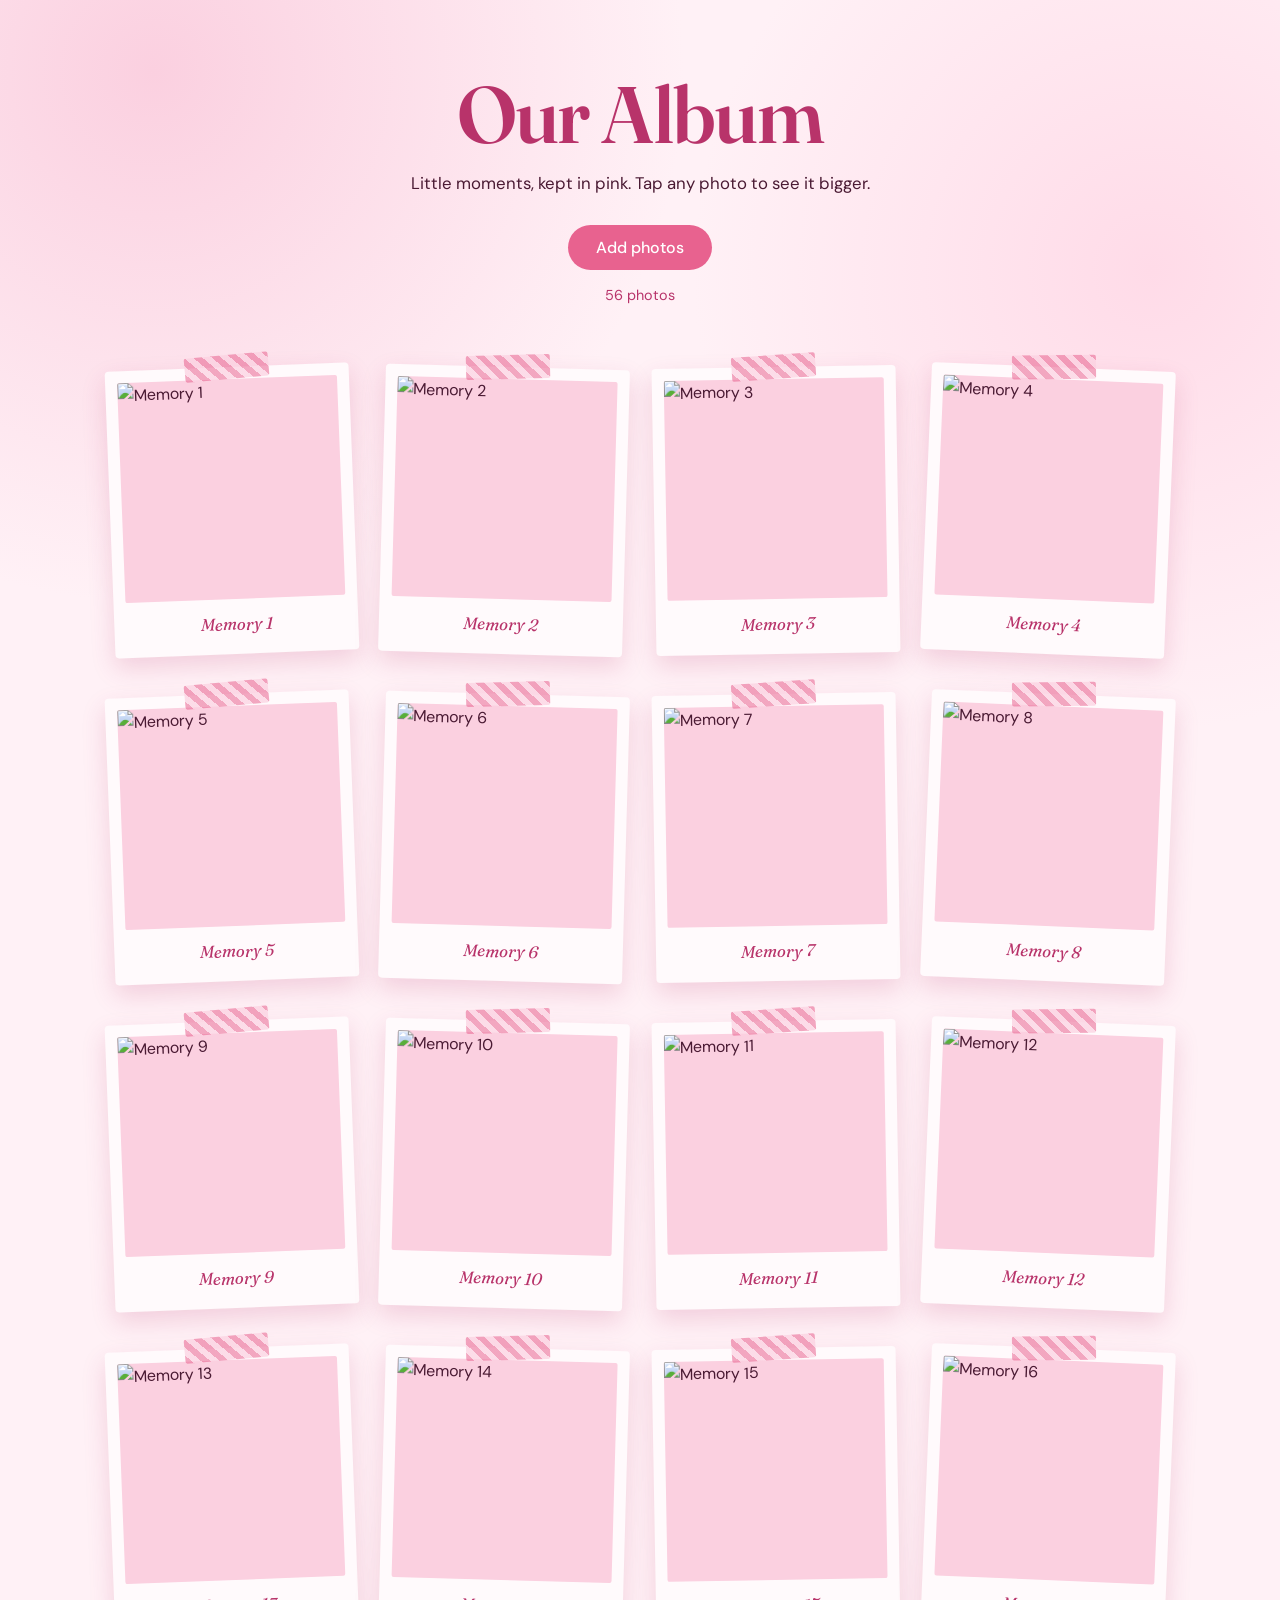
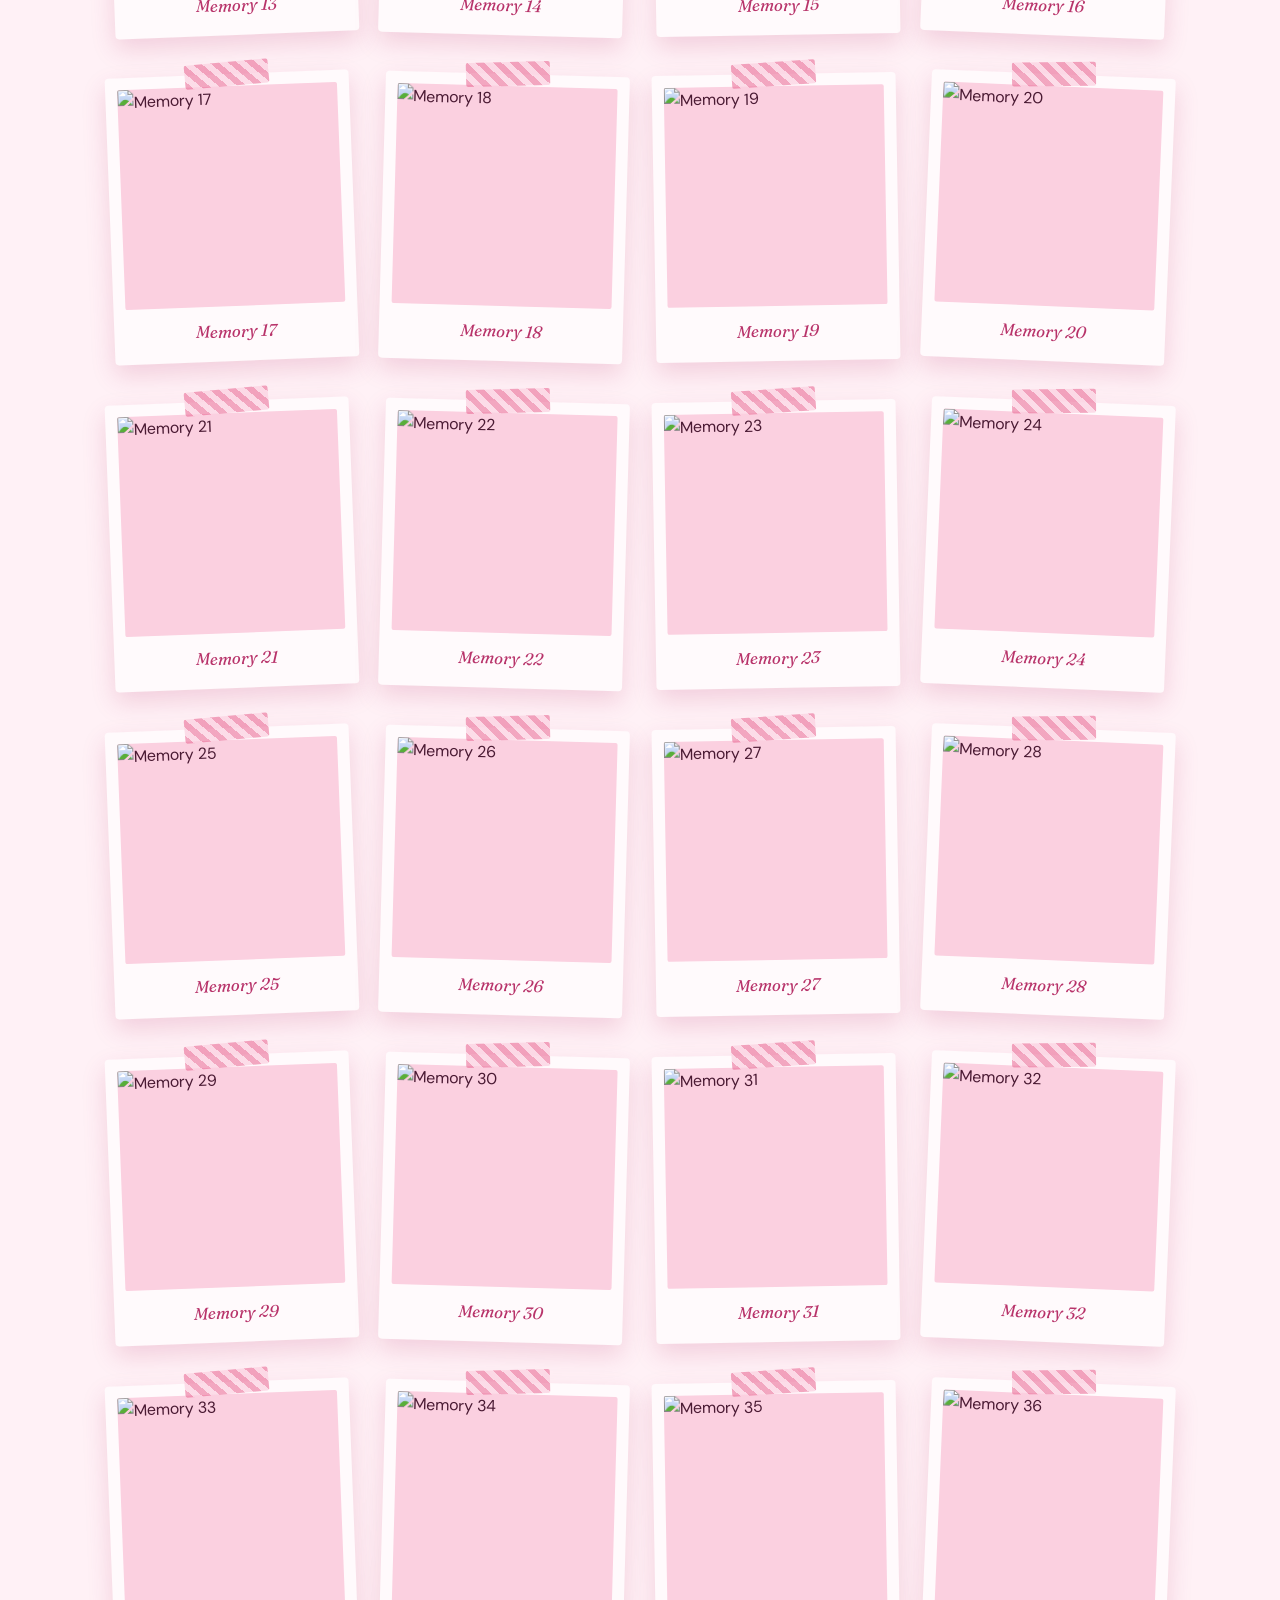
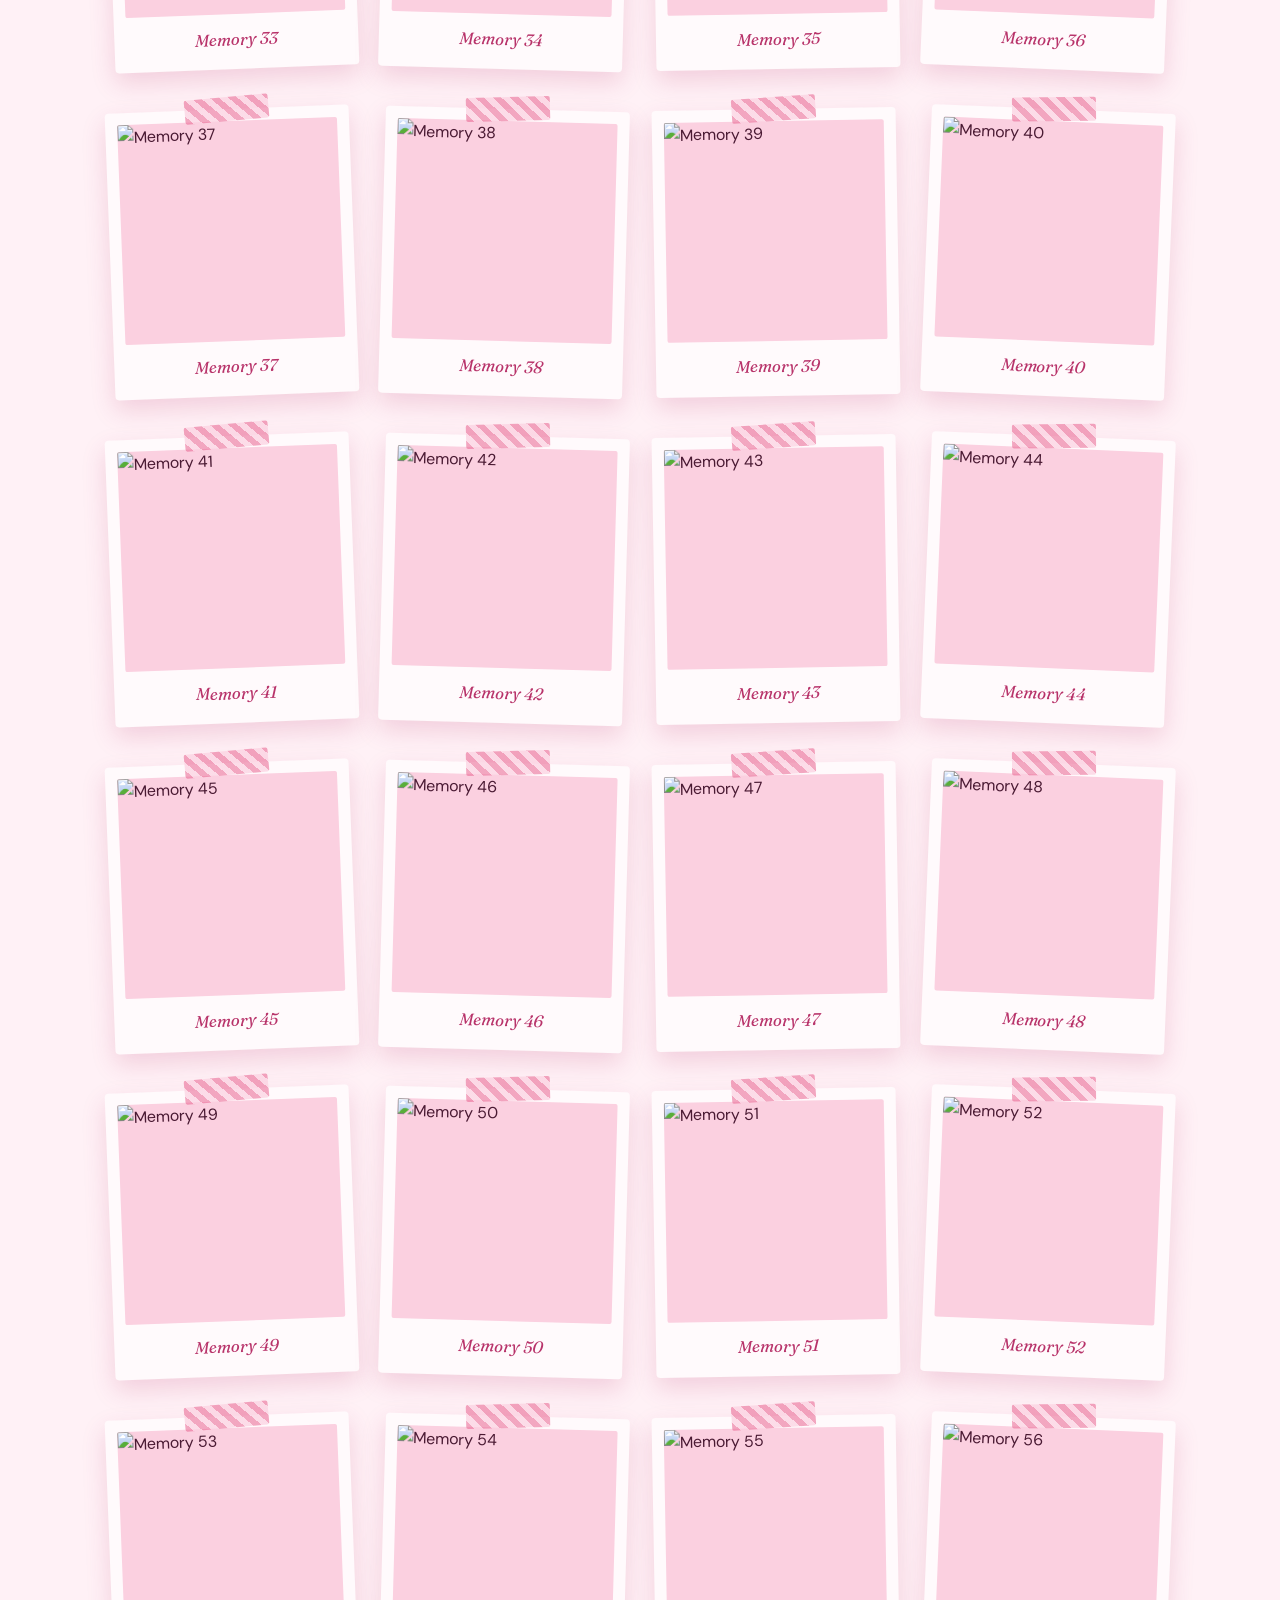
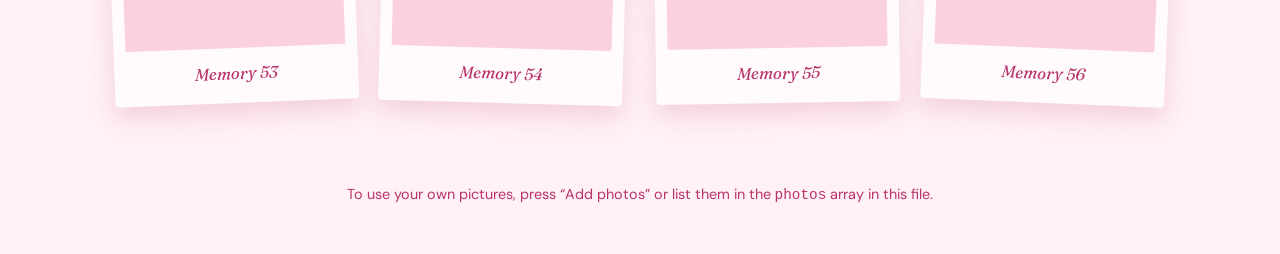
==== album.html @ 0d659088 "Add files via upload" ====
<!DOCTYPE html>
<html lang="en">
<head>
<meta charset="UTF-8">
<meta name="viewport" content="width=device-width, initial-scale=1">
<title>My Photo Album</title>
<link rel="preconnect" href="https://fonts.googleapis.com">
<link rel="preconnect" href="https://fonts.gstatic.com" crossorigin>
<link href="https://fonts.googleapis.com/css2?family=Fraunces:ital,wght@0,600;1,500&family=DM+Sans:wght@400;500&display=swap" rel="stylesheet">
<style>
:root{
  --blush:#fff1f6; --petal:#fbd0e0; --rose:#e8628f; --berry:#b8336a; --plum:#4a1a33; --paper:#fffafc;
  --display:'Fraunces',Georgia,serif; --body:'DM Sans',system-ui,sans-serif;
}
*{box-sizing:border-box;margin:0}
body{
  font-family:var(--body); color:var(--plum); line-height:1.6;
  background:
    radial-gradient(circle at 12% 8%, var(--petal) 0, transparent 38%),
    radial-gradient(circle at 90% 30%, #ffdbe8 0, transparent 35%),
    var(--blush);
  background-attachment:fixed; min-height:100vh;
}
header{text-align:center; padding:72px 20px 36px}
h1{font-family:var(--display); font-weight:600; font-size:clamp(2.6rem,8vw,5rem); line-height:1.05; color:var(--berry); letter-spacing:-.02em}
header p{margin:14px auto 28px; max-width:44ch; font-size:1.05rem}
.btn{
  font:500 1rem var(--body); cursor:pointer; border:0; border-radius:999px;
  padding:12px 28px; background:var(--rose); color:#fff; transition:background .2s, transform .15s;
}
.btn:hover{background:var(--berry)} .btn:active{transform:scale(.97)}
:focus-visible{outline:3px solid var(--berry); outline-offset:3px}
.count{margin-top:14px; font-size:.9rem; color:var(--berry)}

main{max-width:1100px; margin:0 auto; padding:24px 20px 80px}
.grid{display:grid; grid-template-columns:repeat(auto-fill,minmax(230px,1fr)); gap:40px 28px}
.card{
  position:relative; background:var(--paper); padding:12px 12px 16px; border:0; text-align:left; cursor:pointer;
  box-shadow:0 10px 24px rgba(184,51,106,.18); border-radius:4px; font:inherit; color:inherit;
  transform:rotate(var(--tilt,0deg)); transition:transform .25s, box-shadow .25s;
}
.card:nth-child(4n+1){--tilt:-2.2deg} .card:nth-child(4n+2){--tilt:1.6deg}
.card:nth-child(4n+3){--tilt:-1deg} .card:nth-child(4n){--tilt:2.4deg}
.card:hover{transform:rotate(0) translateY(-6px) scale(1.03); box-shadow:0 18px 34px rgba(184,51,106,.28); z-index:2}
.card::before{ /* washi tape */
  content:""; position:absolute; top:-12px; left:50%; width:84px; height:24px; margin-left:-42px;
  background:repeating-linear-gradient(45deg,rgba(232,98,143,.55) 0 6px,rgba(251,208,224,.7) 6px 12px);
  transform:rotate(-3deg); border-radius:2px;
}
.card .img{aspect-ratio:1/1; width:100%; border-radius:2px; overflow:hidden; display:grid; place-items:center; background:var(--petal)}
.card img{width:100%; height:100%; object-fit:cover; display:block}
.card .cap{display:block; margin-top:12px; font-family:var(--display); font-style:italic; font-size:1.05rem; text-align:center; color:var(--berry)}
.ph svg{width:46%; opacity:.9}

.lightbox{position:fixed; inset:0; background:rgba(74,26,51,.88); display:none; align-items:center; justify-content:center; flex-direction:column; padding:24px; z-index:10}
.lightbox.open{display:flex}
.lightbox figure{max-width:min(92vw,820px); text-align:center; background:var(--paper); padding:14px 14px 18px; border-radius:4px}
.lightbox .big{width:min(80vw,720px); max-height:70vh; aspect-ratio:1/1; display:grid; place-items:center; background:var(--petal); overflow:hidden}
.lightbox img{width:100%; height:100%; object-fit:contain}
.lightbox figcaption{margin-top:12px; font-family:var(--display); font-style:italic; font-size:1.25rem; color:var(--berry)}
.nav{position:absolute; top:50%; transform:translateY(-50%); width:48px; height:48px; border-radius:50%; border:0; background:var(--petal); color:var(--berry); font-size:1.5rem; cursor:pointer}
.nav:hover{background:#fff}
.prev{left:16px} .next{right:16px}
.close{position:absolute; top:16px; right:16px; width:44px; height:44px; border-radius:50%; border:0; background:var(--petal); color:var(--berry); font-size:1.4rem; cursor:pointer}
footer{text-align:center; padding:0 20px 48px; font-size:.9rem; color:var(--berry)}
@media (prefers-reduced-motion:reduce){*{transition:none!important}}
</style>
</head>
<body>
<header>
  <h1>Our Album</h1>
  <p>Little moments, kept in pink. Tap any photo to see it bigger.</p>
  <button class="btn" id="addBtn">Add photos</button>
  <input type="file" id="file" accept="image/*" multiple hidden>
  <div class="count" id="count"></div>
</header>

<main><div class="grid" id="grid"></div></main>
<footer>To use your own pictures, press “Add photos” or list them in the <code>photos</code> array in this file.</footer>

<div class="lightbox" id="lb" role="dialog" aria-modal="true" aria-label="Photo viewer">
  <button class="close" id="close" aria-label="Close">×</button>
  <button class="nav prev" id="prev" aria-label="Previous photo">‹</button>
  <figure><div class="big" id="big"></div><figcaption id="lbCap"></figcaption></figure>
  <button class="nav next" id="next" aria-label="Next photo">›</button>
</div>

<script>
/* Put your own photos here: { src: "images/pic1.jpg", caption: "Beach day" } */
const photos = [
  { src: "images/1 (1).jpeg", caption: "Memory 1" },
  { src: "images/1 (1).jpg", caption: "Memory 2" },
  { src: "images/1 (2).jpeg", caption: "Memory 3" },
  { src: "images/1 (2).jpg", caption: "Memory 4" },
  { src: "images/1 (3).jpeg", caption: "Memory 5" },
  { src: "images/1 (3).jpg", caption: "Memory 6" },
  { src: "images/1 (4).jpeg", caption: "Memory 7" },
  { src: "images/1 (4).jpg", caption: "Memory 8" },
  { src: "images/1 (5).jpeg", caption: "Memory 9" },
  { src: "images/1 (5).jpg", caption: "Memory 10" },
  { src: "images/1 (6).jpeg", caption: "Memory 11" },
  { src: "images/1 (6).jpg", caption: "Memory 12" },
  { src: "images/1 (7).jpeg", caption: "Memory 13" },
  { src: "images/1 (7).jpg", caption: "Memory 14" },
  { src: "images/1 (8).jpeg", caption: "Memory 15" },
  { src: "images/1 (8).jpg", caption: "Memory 16" },
  { src: "images/1 (9).jpeg", caption: "Memory 17" },
  { src: "images/1 (9).jpg", caption: "Memory 18" },
  { src: "images/1 (10).jpeg", caption: "Memory 19" },
  { src: "images/1 (10).jpg", caption: "Memory 20" },
  { src: "images/1 (11).jpeg", caption: "Memory 21" },
  { src: "images/1 (11).jpg", caption: "Memory 22" },
  { src: "images/1 (12).jpeg", caption: "Memory 23" },
  { src: "images/1 (12).jpg", caption: "Memory 24" },
  { src: "images/1 (13).jpg", caption: "Memory 25" },
  { src: "images/1 (14).jpg", caption: "Memory 26" },
  { src: "images/1 (15).jpg", caption: "Memory 27" },
  { src: "images/1 (16).jpg", caption: "Memory 28" },
  { src: "images/1 (17).jpg", caption: "Memory 29" },
  { src: "images/1 (18).jpg", caption: "Memory 30" },
  { src: "images/1 (19).jpg", caption: "Memory 31" },
  { src: "images/1 (20).jpg", caption: "Memory 32" },
  { src: "images/1 (21).jpg", caption: "Memory 33" },
  { src: "images/1 (22).jpg", caption: "Memory 34" },
  { src: "images/1 (23).jpg", caption: "Memory 35" },
  { src: "images/1 (24).jpg", caption: "Memory 36" },
  { src: "images/1 (25).jpg", caption: "Memory 37" },
  { src: "images/1 (26).jpg", caption: "Memory 38" },
  { src: "images/1 (27).jpg", caption: "Memory 39" },
  { src: "images/1 (28).jpg", caption: "Memory 40" },
  { src: "images/1 (29).jpg", caption: "Memory 41" },
  { src: "images/1 (30).jpg", caption: "Memory 42" },
  { src: "images/1 (31).jpg", caption: "Memory 43" },
  { src: "images/1 (32).jpg", caption: "Memory 44" },
  { src: "images/1 (33).jpg", caption: "Memory 45" },
  { src: "images/1 (34).jpg", caption: "Memory 46" },
  { src: "images/1 (35).jpg", caption: "Memory 47" },
  { src: "images/1 (36).jpg", caption: "Memory 48" },
  { src: "images/1 (37).jpg", caption: "Memory 49" },
  { src: "images/1 (38).jpg", caption: "Memory 50" },
  { src: "images/1 (39).jpg", caption: "Memory 51" },
  { src: "images/1 (40).jpg", caption: "Memory 52" },
  { src: "images/1 (41).jpg", caption: "Memory 53" },
  { src: "images/1 (42).jpg", caption: "Memory 54" },
  { src: "images/1 (43).jpg", caption: "Memory 55" },
  { src: "images/1 (44).jpg", caption: "Memory 56" }
];

const sampleCaptions = ["Sunday picnic","Golden hour","Best friends","Cherry blossoms","Birthday cake","Road trip","Rainy window","Sweet memories"];
const sampleColors = [["#f9a8c6","#ffe0ec"],["#ff8fb3","#ffd1e1"],["#f4b6d2","#fff0f6"],["#e87aa5","#fbd0e0"],
                      ["#ffb3cf","#ffe8f1"],["#f08ab0","#fcd5e4"],["#f7a1c2","#fff1f6"],["#e8628f","#fbc4d8"]];
const heart = '<svg viewBox="0 0 24 24" fill="#fff"><path d="M12 21s-7.5-4.6-9.6-9.3C.9 8.3 3 4.5 6.6 4.5c2 0 3.6 1.1 5.4 3.2 1.8-2.1 3.4-3.2 5.4-3.2 3.6 0 5.7 3.8 4.2 7.2C19.5 16.4 12 21 12 21z"/></svg>';

let items = photos.length ? [...photos] : sampleCaptions.map((c,i)=>({caption:c, ph:sampleColors[i]}));
let current = 0;
const grid = document.getElementById('grid');

function thumb(it, big){
  if(it.src) return `<img src="${it.src}" alt="${it.caption||'Photo'}">`;
  return `<div class="ph" style="width:100%;height:100%;display:grid;place-items:center;background:linear-gradient(135deg,${it.ph[0]},${it.ph[1]})">${heart}</div>`;
}
function render(){
  grid.innerHTML = '';
  items.forEach((it,i)=>{
    const b = document.createElement('button');
    b.className = 'card';
    b.setAttribute('aria-label', 'Open ' + (it.caption||'photo '+(i+1)));
    b.innerHTML = `<span class="img">${thumb(it)}</span><span class="cap">${it.caption||''}</span>`;
    b.onclick = () => openAt(i);
    grid.appendChild(b);
  });
  document.getElementById('count').textContent = items.length + (items.length===1?' photo':' photos');
}
const lb = document.getElementById('lb');
function openAt(i){
  current = (i + items.length) % items.length;
  const it = items[current];
  document.getElementById('big').innerHTML = thumb(it, true);
  document.getElementById('lbCap').textContent = it.caption || '';
  lb.classList.add('open');
  document.getElementById('close').focus();
}
const closeLb = () => lb.classList.remove('open');
document.getElementById('close').onclick = closeLb;
document.getElementById('prev').onclick = () => openAt(current-1);
document.getElementById('next').onclick = () => openAt(current+1);
lb.addEventListener('click', e => { if(e.target === lb) closeLb(); });
document.addEventListener('keydown', e => {
  if(!lb.classList.contains('open')) return;
  if(e.key==='Escape') closeLb();
  if(e.key==='ArrowLeft') openAt(current-1);
  if(e.key==='ArrowRight') openAt(current+1);
});

const fileInput = document.getElementById('file');
document.getElementById('addBtn').onclick = () => fileInput.click();
fileInput.onchange = () => {
  const added = [...fileInput.files].map(f => ({
    src: URL.createObjectURL(f),
    caption: f.name.replace(/\.[^.]+$/,'').replace(/[-_]+/g,' ')
  }));
  if(!photos.length && items.every(i=>i.ph)) items = [];  // replace samples on first upload
  items = items.concat(added);
  render();
};
render();
</script>
</body>
</html>
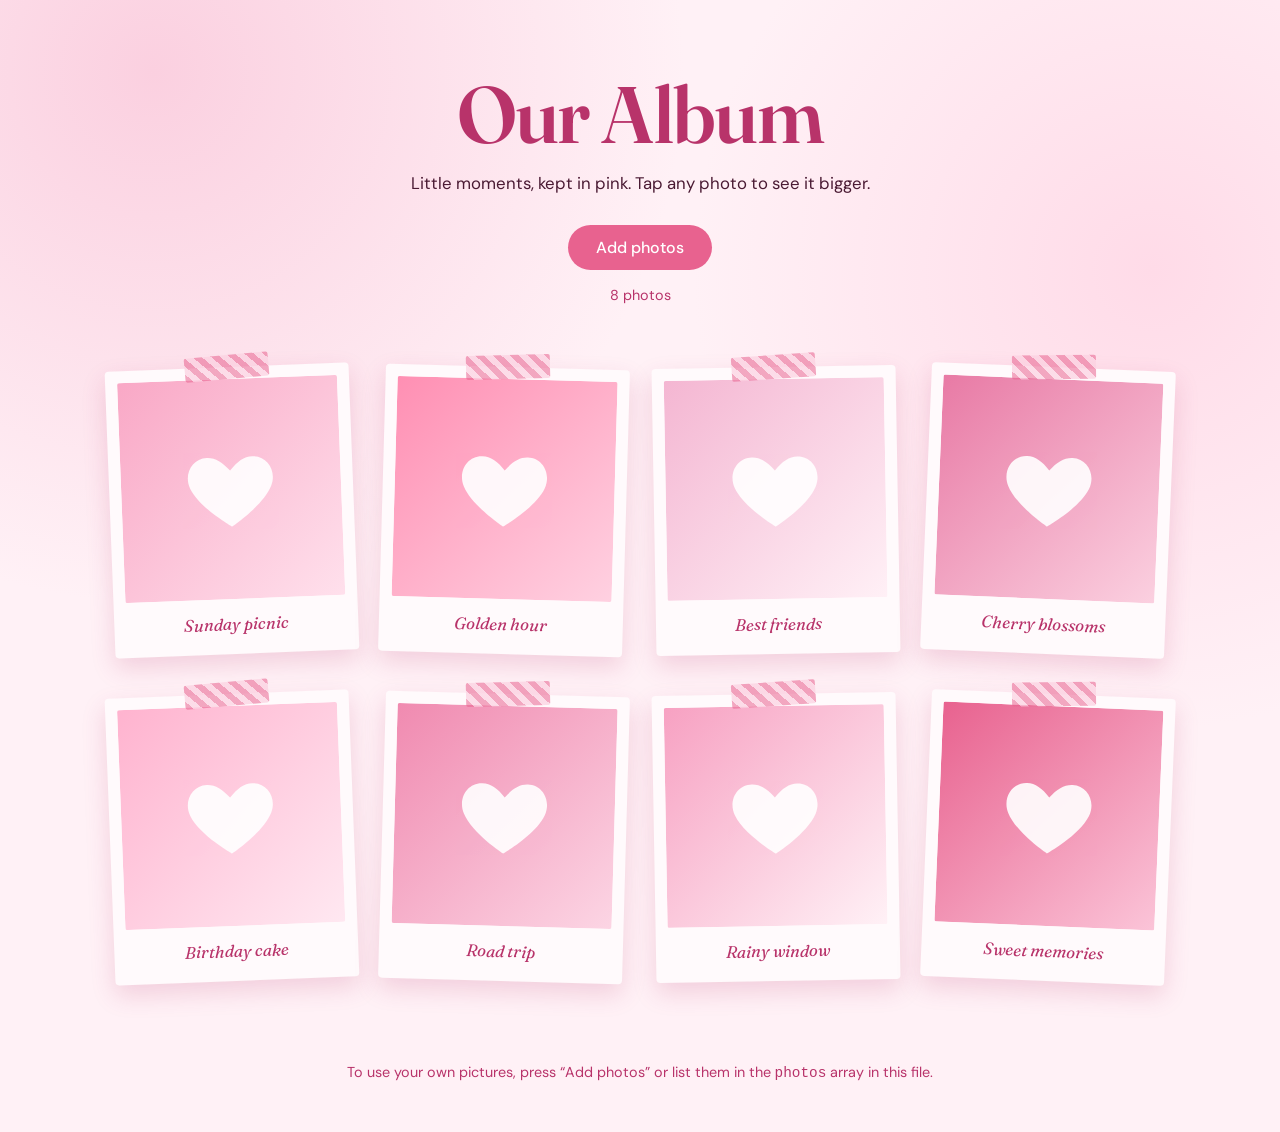
==== commit 7697957c: "Refactor album layout and image rendering Refactor CSS grid layout and image handling in album.html." ====
--- a/album.html
+++ b/album.html
@@ -33,7 +33,7 @@
 .count{margin-top:14px; font-size:.9rem; color:var(--berry)}
 
 main{max-width:1100px; margin:0 auto; padding:24px 20px 80px}
-.grid{display:grid; grid-template-columns:repeat(auto-fill,minmax(230px,1fr)); gap:40px 28px}
+.grid{display:grid; grid-template-columns:repeat(auto-fill,minmax(230px,1fr)); gap:40px 28px; align-items:start}
 .card{
   position:relative; background:var(--paper); padding:12px 12px 16px; border:0; text-align:left; cursor:pointer;
   box-shadow:0 10px 24px rgba(184,51,106,.18); border-radius:4px; font:inherit; color:inherit;
@@ -47,16 +47,18 @@
   background:repeating-linear-gradient(45deg,rgba(232,98,143,.55) 0 6px,rgba(251,208,224,.7) 6px 12px);
   transform:rotate(-3deg); border-radius:2px;
 }
-.card .img{aspect-ratio:1/1; width:100%; border-radius:2px; overflow:hidden; display:grid; place-items:center; background:var(--petal)}
-.card img{width:100%; height:100%; object-fit:cover; display:block}
+.card .img{width:100%; border-radius:2px; overflow:hidden; display:block; background:var(--petal)}
+.card img{width:100%; height:auto; display:block}
+.ph{width:100%; aspect-ratio:1/1; display:grid; place-items:center}
 .card .cap{display:block; margin-top:12px; font-family:var(--display); font-style:italic; font-size:1.05rem; text-align:center; color:var(--berry)}
 .ph svg{width:46%; opacity:.9}
 
 .lightbox{position:fixed; inset:0; background:rgba(74,26,51,.88); display:none; align-items:center; justify-content:center; flex-direction:column; padding:24px; z-index:10}
 .lightbox.open{display:flex}
 .lightbox figure{max-width:min(92vw,820px); text-align:center; background:var(--paper); padding:14px 14px 18px; border-radius:4px}
-.lightbox .big{width:min(80vw,720px); max-height:70vh; aspect-ratio:1/1; display:grid; place-items:center; background:var(--petal); overflow:hidden}
-.lightbox img{width:100%; height:100%; object-fit:contain}
+.lightbox .big{display:flex; justify-content:center; background:var(--petal)}
+.lightbox .big .ph{width:min(80vw,520px)}
+.lightbox img{display:block; max-width:min(86vw,780px); max-height:72vh; width:auto; height:auto}
 .lightbox figcaption{margin-top:12px; font-family:var(--display); font-style:italic; font-size:1.25rem; color:var(--berry)}
 .nav{position:absolute; top:50%; transform:translateY(-50%); width:48px; height:48px; border-radius:50%; border:0; background:var(--petal); color:var(--berry); font-size:1.5rem; cursor:pointer}
 .nav:hover{background:#fff}
@@ -87,64 +89,7 @@
 
 <script>
 /* Put your own photos here: { src: "images/pic1.jpg", caption: "Beach day" } */
-const photos = [
-  { src: "images/1 (1).jpeg", caption: "Memory 1" },
-  { src: "images/1 (1).jpg", caption: "Memory 2" },
-  { src: "images/1 (2).jpeg", caption: "Memory 3" },
-  { src: "images/1 (2).jpg", caption: "Memory 4" },
-  { src: "images/1 (3).jpeg", caption: "Memory 5" },
-  { src: "images/1 (3).jpg", caption: "Memory 6" },
-  { src: "images/1 (4).jpeg", caption: "Memory 7" },
-  { src: "images/1 (4).jpg", caption: "Memory 8" },
-  { src: "images/1 (5).jpeg", caption: "Memory 9" },
-  { src: "images/1 (5).jpg", caption: "Memory 10" },
-  { src: "images/1 (6).jpeg", caption: "Memory 11" },
-  { src: "images/1 (6).jpg", caption: "Memory 12" },
-  { src: "images/1 (7).jpeg", caption: "Memory 13" },
-  { src: "images/1 (7).jpg", caption: "Memory 14" },
-  { src: "images/1 (8).jpeg", caption: "Memory 15" },
-  { src: "images/1 (8).jpg", caption: "Memory 16" },
-  { src: "images/1 (9).jpeg", caption: "Memory 17" },
-  { src: "images/1 (9).jpg", caption: "Memory 18" },
-  { src: "images/1 (10).jpeg", caption: "Memory 19" },
-  { src: "images/1 (10).jpg", caption: "Memory 20" },
-  { src: "images/1 (11).jpeg", caption: "Memory 21" },
-  { src: "images/1 (11).jpg", caption: "Memory 22" },
-  { src: "images/1 (12).jpeg", caption: "Memory 23" },
-  { src: "images/1 (12).jpg", caption: "Memory 24" },
-  { src: "images/1 (13).jpg", caption: "Memory 25" },
-  { src: "images/1 (14).jpg", caption: "Memory 26" },
-  { src: "images/1 (15).jpg", caption: "Memory 27" },
-  { src: "images/1 (16).jpg", caption: "Memory 28" },
-  { src: "images/1 (17).jpg", caption: "Memory 29" },
-  { src: "images/1 (18).jpg", caption: "Memory 30" },
-  { src: "images/1 (19).jpg", caption: "Memory 31" },
-  { src: "images/1 (20).jpg", caption: "Memory 32" },
-  { src: "images/1 (21).jpg", caption: "Memory 33" },
-  { src: "images/1 (22).jpg", caption: "Memory 34" },
-  { src: "images/1 (23).jpg", caption: "Memory 35" },
-  { src: "images/1 (24).jpg", caption: "Memory 36" },
-  { src: "images/1 (25).jpg", caption: "Memory 37" },
-  { src: "images/1 (26).jpg", caption: "Memory 38" },
-  { src: "images/1 (27).jpg", caption: "Memory 39" },
-  { src: "images/1 (28).jpg", caption: "Memory 40" },
-  { src: "images/1 (29).jpg", caption: "Memory 41" },
-  { src: "images/1 (30).jpg", caption: "Memory 42" },
-  { src: "images/1 (31).jpg", caption: "Memory 43" },
-  { src: "images/1 (32).jpg", caption: "Memory 44" },
-  { src: "images/1 (33).jpg", caption: "Memory 45" },
-  { src: "images/1 (34).jpg", caption: "Memory 46" },
-  { src: "images/1 (35).jpg", caption: "Memory 47" },
-  { src: "images/1 (36).jpg", caption: "Memory 48" },
-  { src: "images/1 (37).jpg", caption: "Memory 49" },
-  { src: "images/1 (38).jpg", caption: "Memory 50" },
-  { src: "images/1 (39).jpg", caption: "Memory 51" },
-  { src: "images/1 (40).jpg", caption: "Memory 52" },
-  { src: "images/1 (41).jpg", caption: "Memory 53" },
-  { src: "images/1 (42).jpg", caption: "Memory 54" },
-  { src: "images/1 (43).jpg", caption: "Memory 55" },
-  { src: "images/1 (44).jpg", caption: "Memory 56" }
-];
+const photos = [];
 
 const sampleCaptions = ["Sunday picnic","Golden hour","Best friends","Cherry blossoms","Birthday cake","Road trip","Rainy window","Sweet memories"];
 const sampleColors = [["#f9a8c6","#ffe0ec"],["#ff8fb3","#ffd1e1"],["#f4b6d2","#fff0f6"],["#e87aa5","#fbd0e0"],
@@ -157,7 +102,7 @@
 
 function thumb(it, big){
   if(it.src) return `<img src="${it.src}" alt="${it.caption||'Photo'}">`;
-  return `<div class="ph" style="width:100%;height:100%;display:grid;place-items:center;background:linear-gradient(135deg,${it.ph[0]},${it.ph[1]})">${heart}</div>`;
+  return `<div class="ph" style="background:linear-gradient(135deg,${it.ph[0]},${it.ph[1]})">${heart}</div>`;
 }
 function render(){
   grid.innerHTML = '';
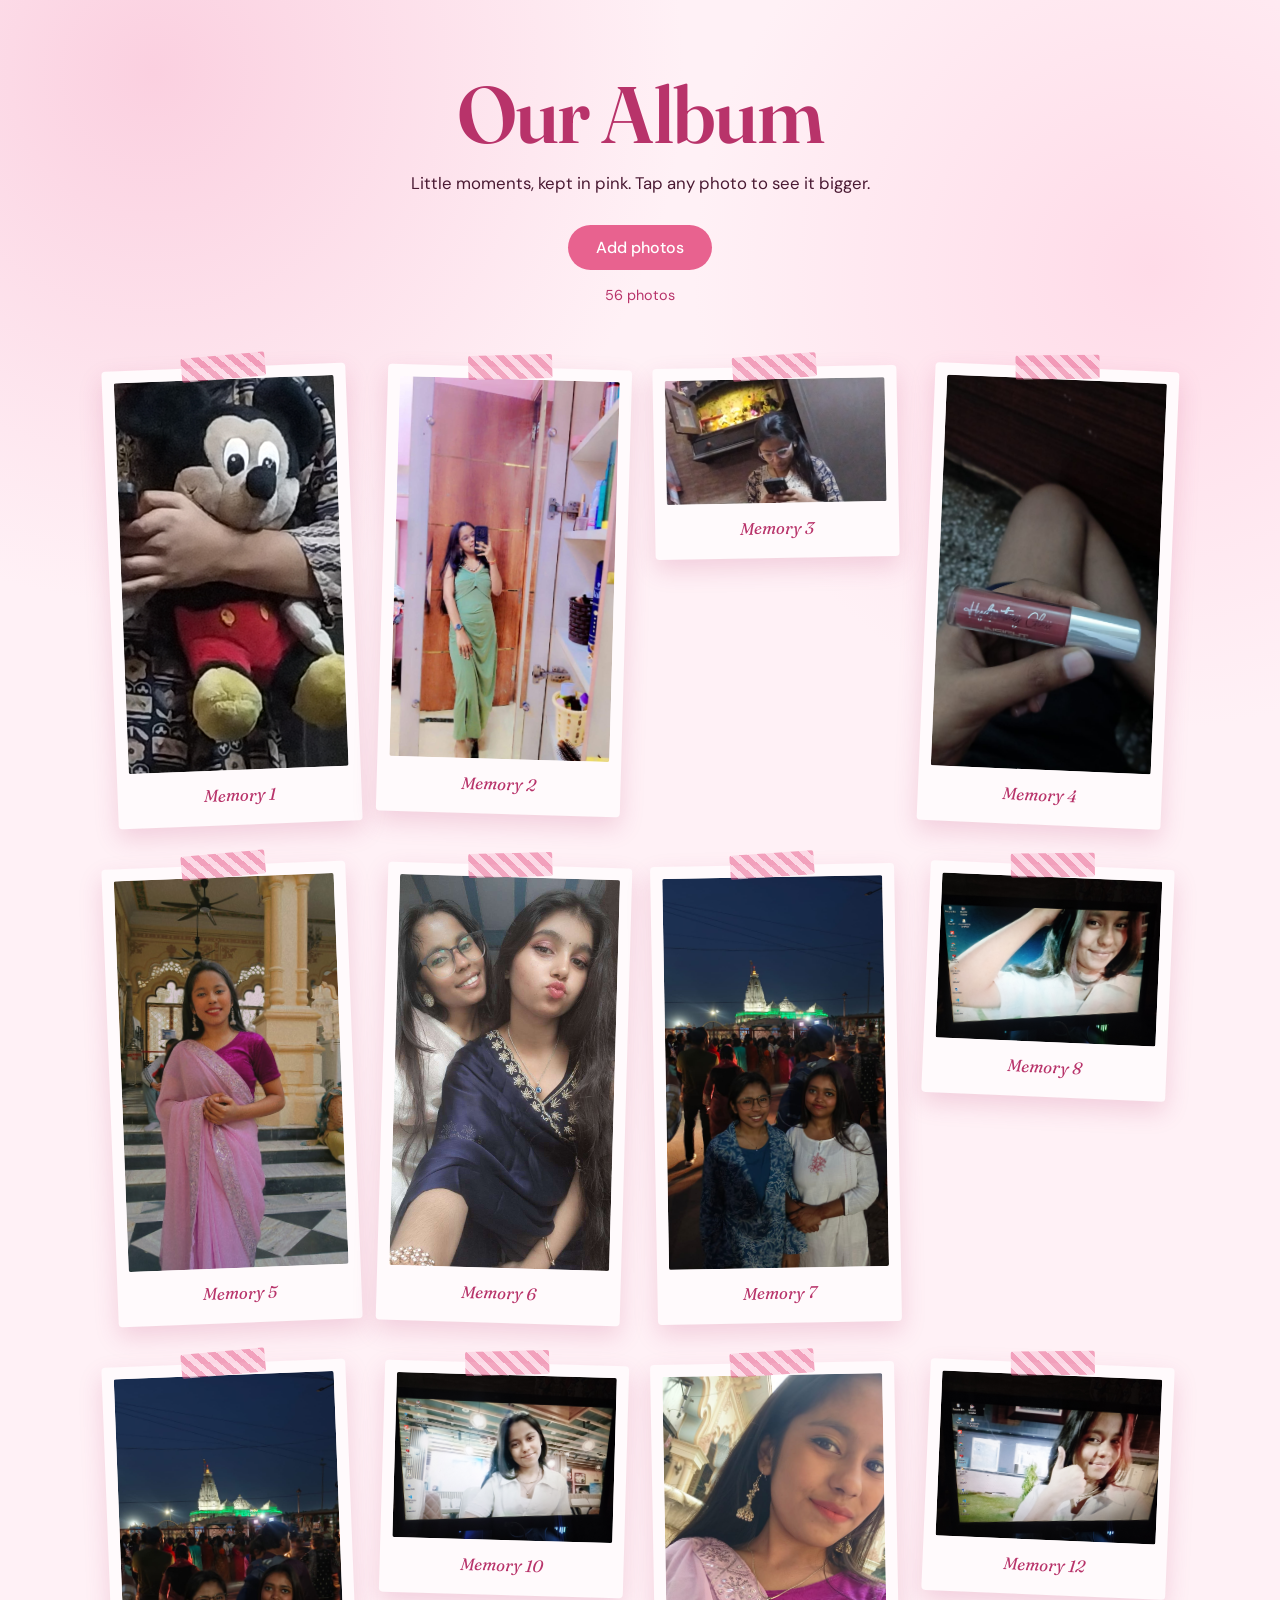
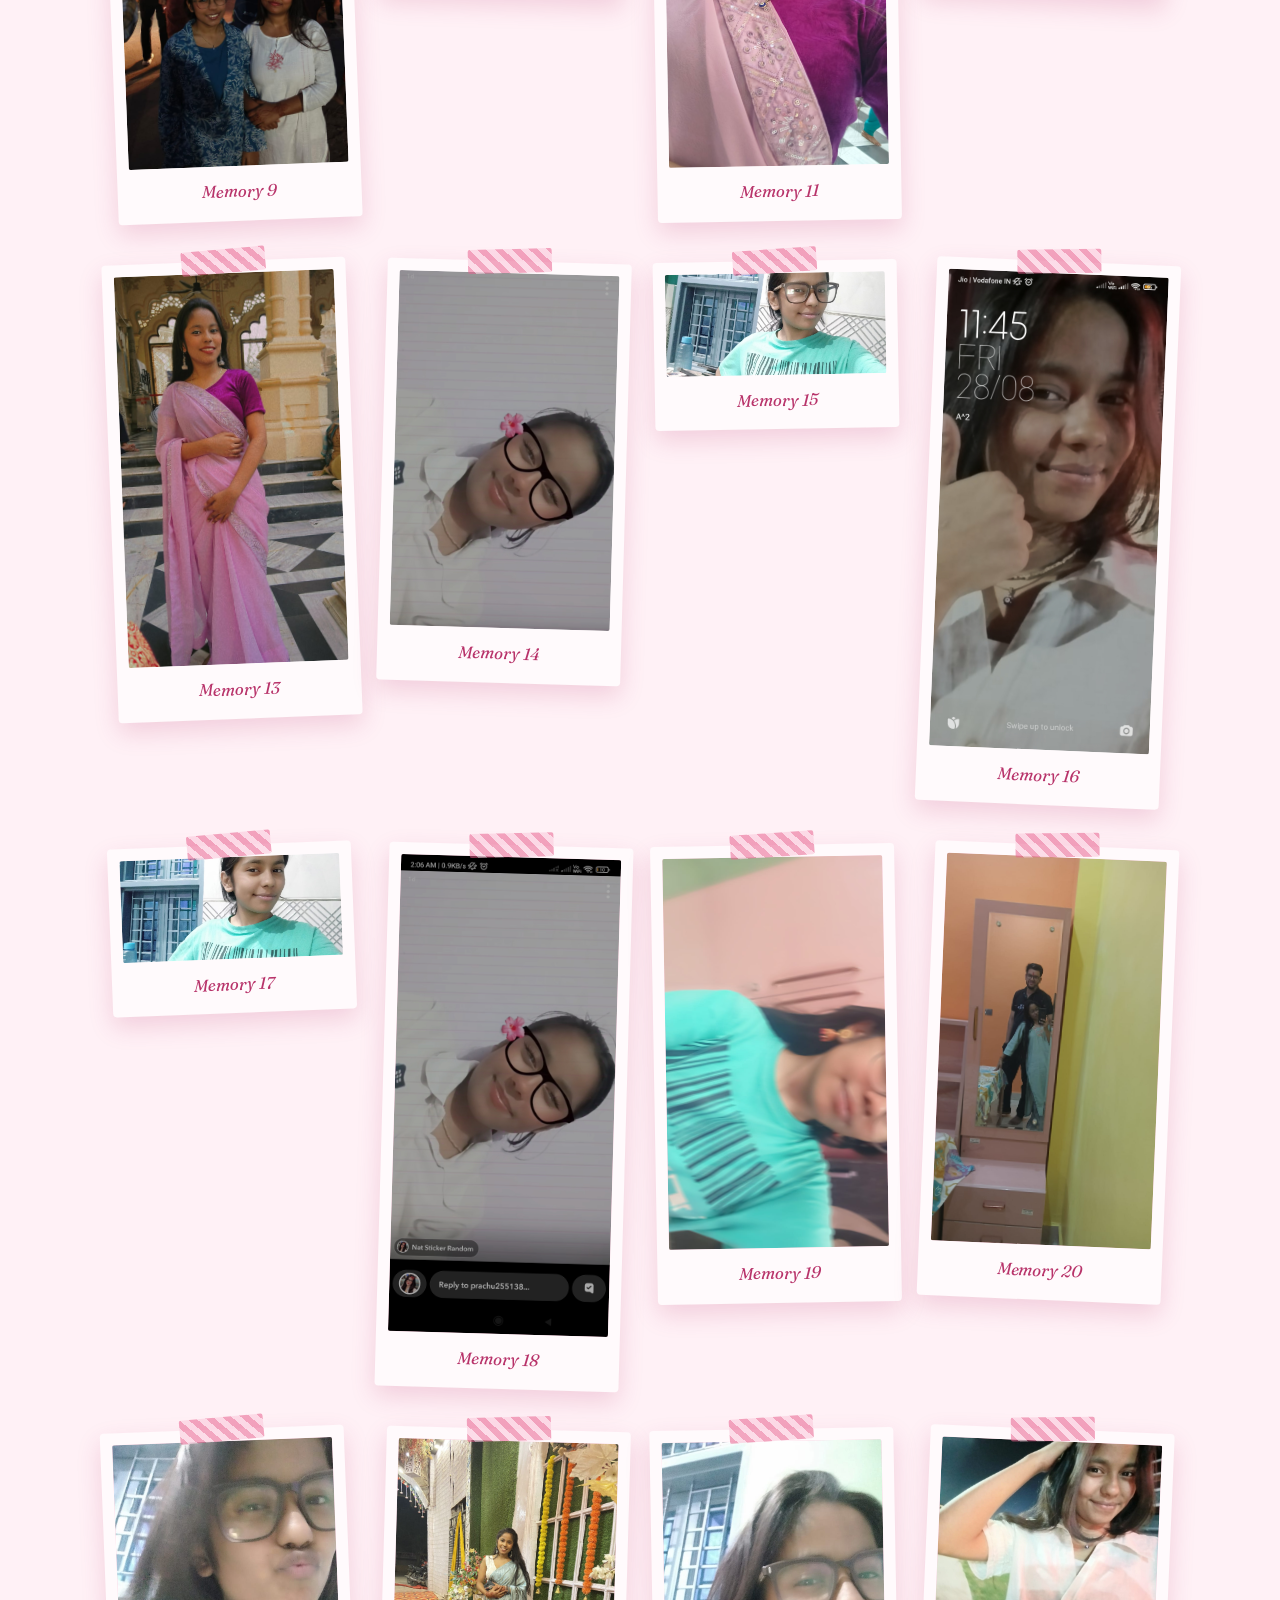
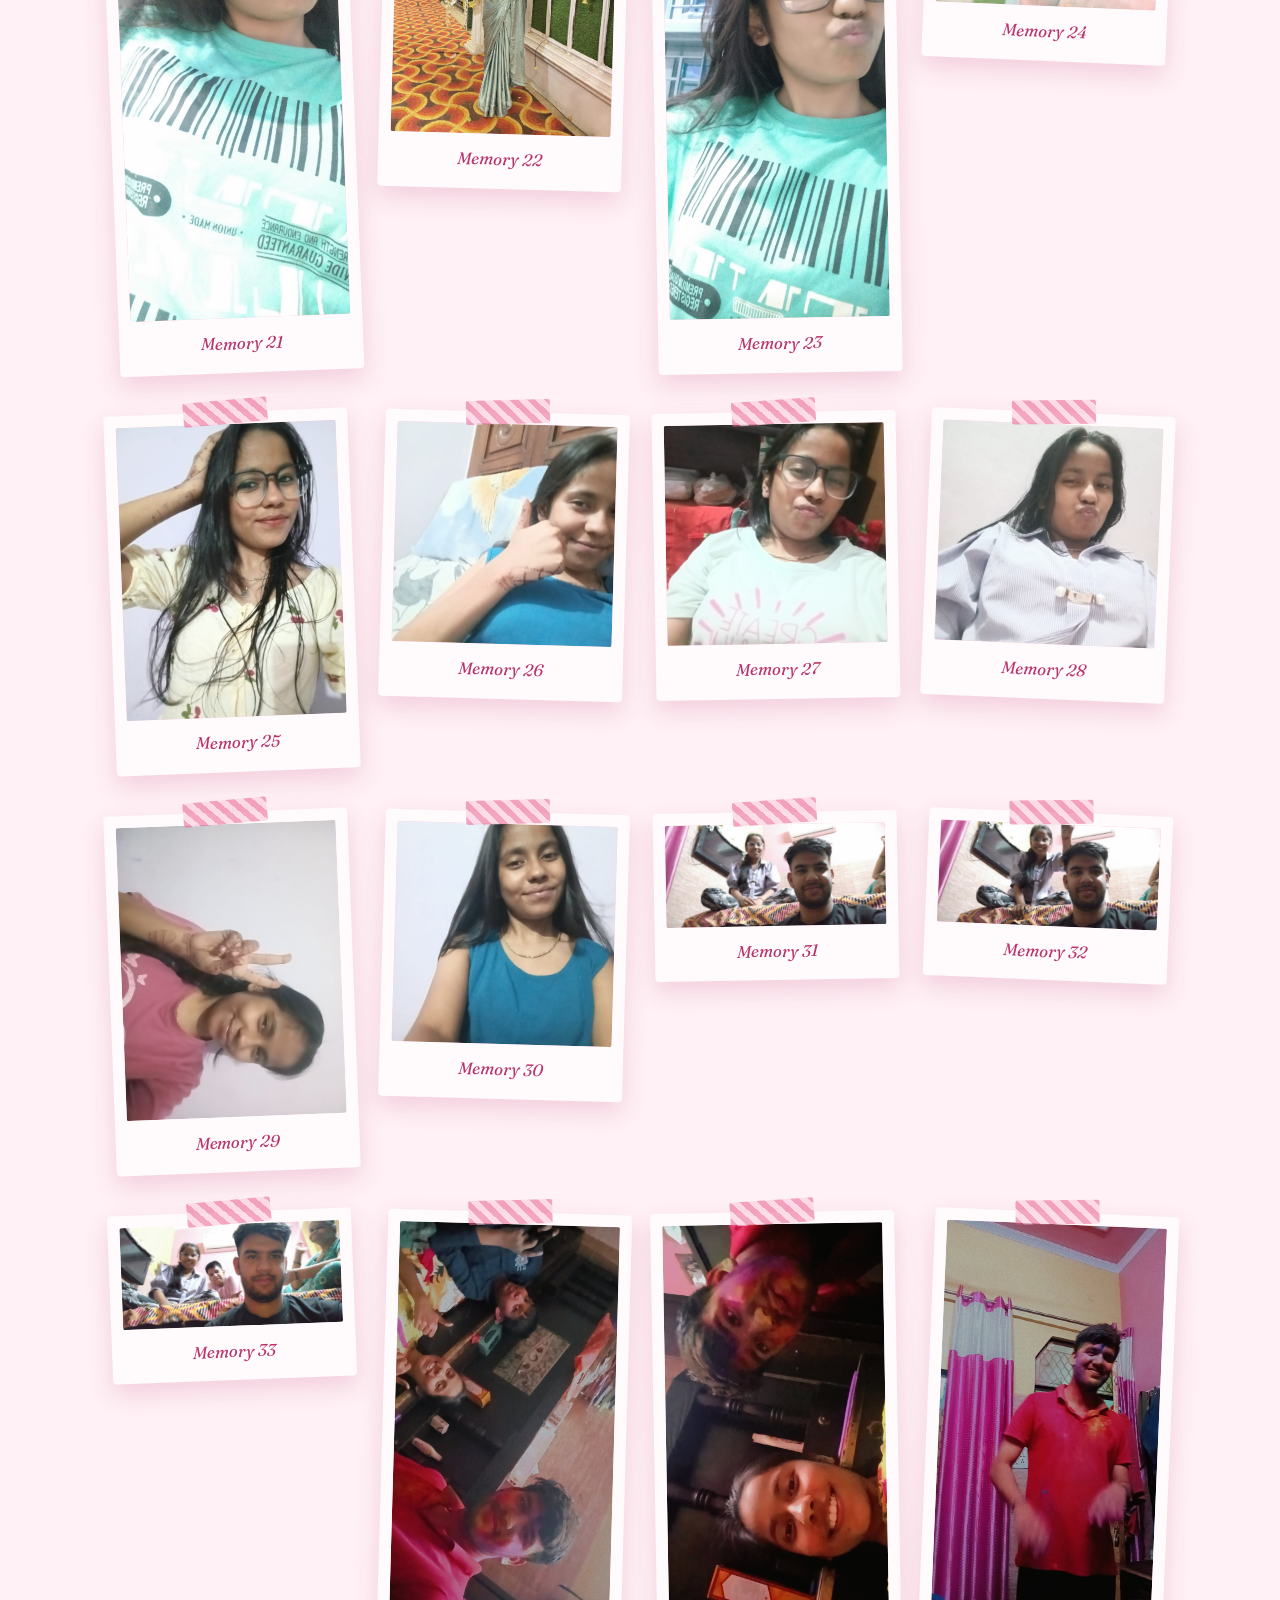
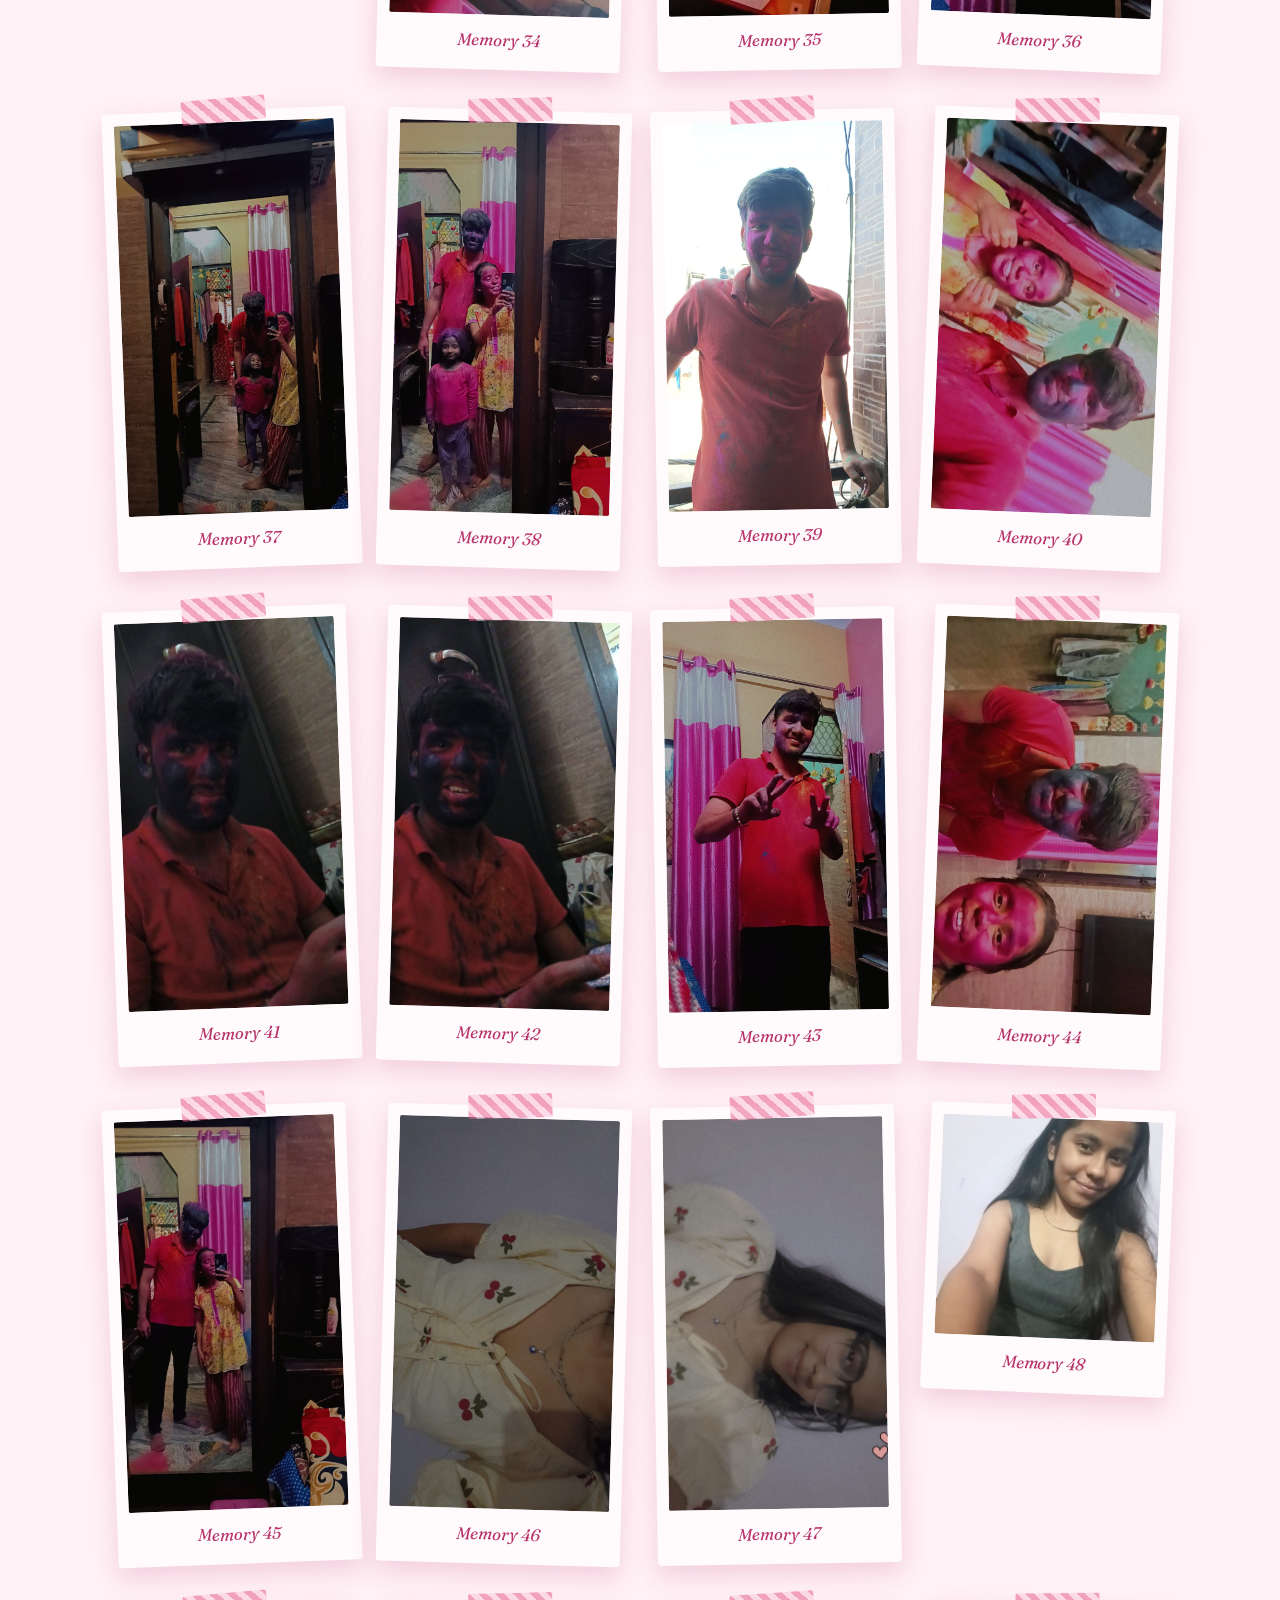
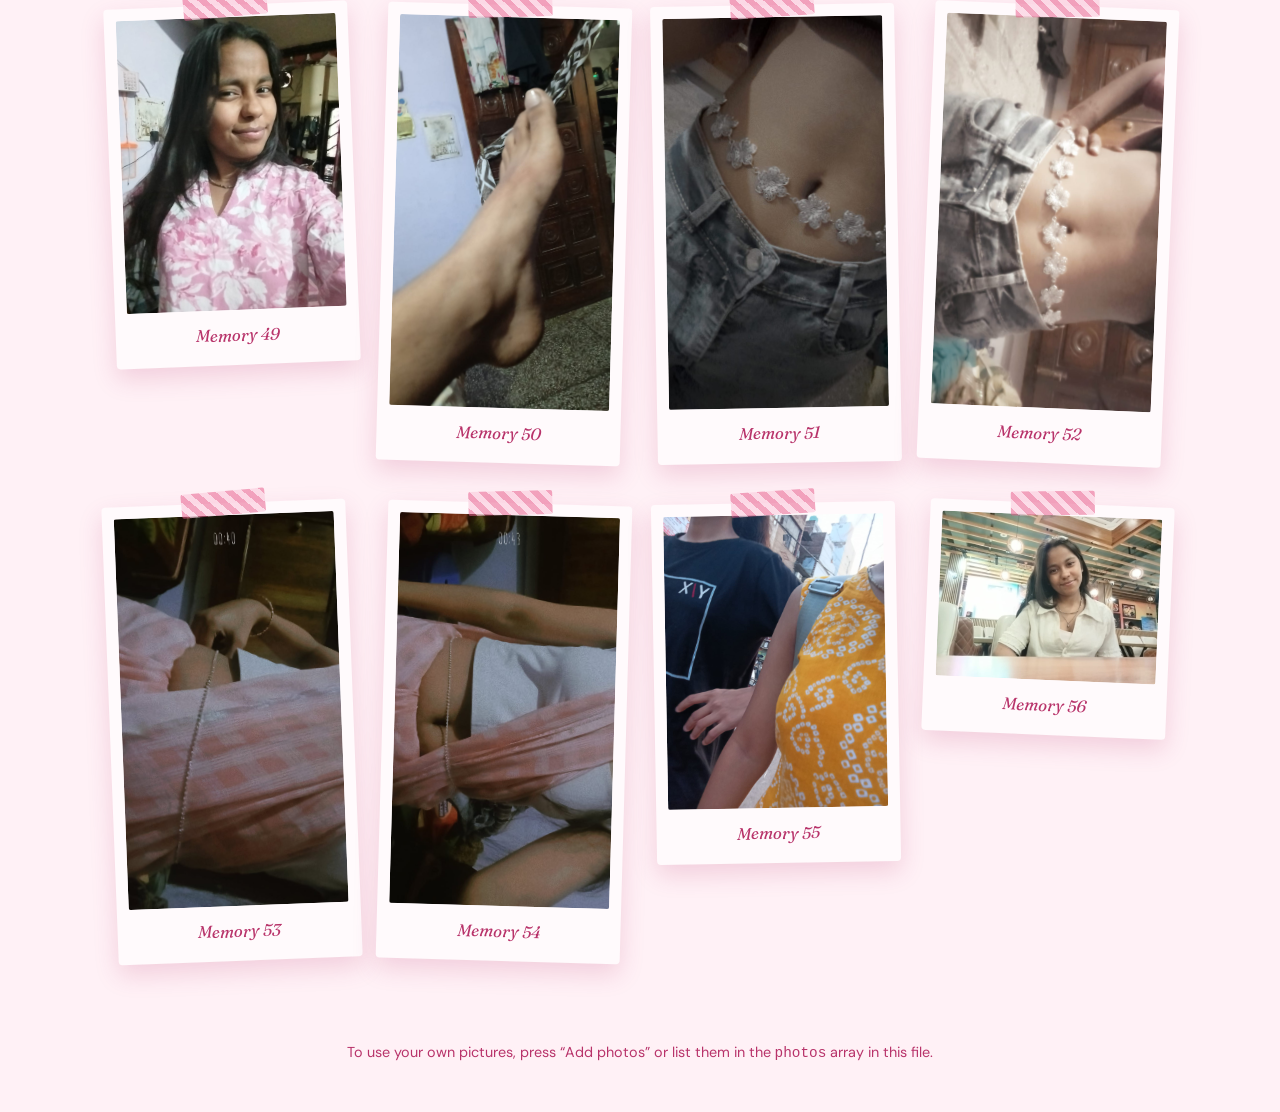
==== commit 2ca02f77: "Add multiple photos with captions to album" ====
--- a/album.html
+++ b/album.html
@@ -89,7 +89,64 @@
 
 <script>
 /* Put your own photos here: { src: "images/pic1.jpg", caption: "Beach day" } */
-const photos = [];
+const photos = [
+  { src: "images/1 (1).jpeg", caption: "Memory 1" },
+  { src: "images/1 (1).jpg", caption: "Memory 2" },
+  { src: "images/1 (2).jpeg", caption: "Memory 3" },
+  { src: "images/1 (2).jpg", caption: "Memory 4" },
+  { src: "images/1 (3).jpeg", caption: "Memory 5" },
+  { src: "images/1 (3).jpg", caption: "Memory 6" },
+  { src: "images/1 (4).jpeg", caption: "Memory 7" },
+  { src: "images/1 (4).jpg", caption: "Memory 8" },
+  { src: "images/1 (5).jpeg", caption: "Memory 9" },
+  { src: "images/1 (5).jpg", caption: "Memory 10" },
+  { src: "images/1 (6).jpeg", caption: "Memory 11" },
+  { src: "images/1 (6).jpg", caption: "Memory 12" },
+  { src: "images/1 (7).jpeg", caption: "Memory 13" },
+  { src: "images/1 (7).jpg", caption: "Memory 14" },
+  { src: "images/1 (8).jpeg", caption: "Memory 15" },
+  { src: "images/1 (8).jpg", caption: "Memory 16" },
+  { src: "images/1 (9).jpeg", caption: "Memory 17" },
+  { src: "images/1 (9).jpg", caption: "Memory 18" },
+  { src: "images/1 (10).jpeg", caption: "Memory 19" },
+  { src: "images/1 (10).jpg", caption: "Memory 20" },
+  { src: "images/1 (11).jpeg", caption: "Memory 21" },
+  { src: "images/1 (11).jpg", caption: "Memory 22" },
+  { src: "images/1 (12).jpeg", caption: "Memory 23" },
+  { src: "images/1 (12).jpg", caption: "Memory 24" },
+  { src: "images/1 (13).jpg", caption: "Memory 25" },
+  { src: "images/1 (14).jpg", caption: "Memory 26" },
+  { src: "images/1 (15).jpg", caption: "Memory 27" },
+  { src: "images/1 (16).jpg", caption: "Memory 28" },
+  { src: "images/1 (17).jpg", caption: "Memory 29" },
+  { src: "images/1 (18).jpg", caption: "Memory 30" },
+  { src: "images/1 (19).jpg", caption: "Memory 31" },
+  { src: "images/1 (20).jpg", caption: "Memory 32" },
+  { src: "images/1 (21).jpg", caption: "Memory 33" },
+  { src: "images/1 (22).jpg", caption: "Memory 34" },
+  { src: "images/1 (23).jpg", caption: "Memory 35" },
+  { src: "images/1 (24).jpg", caption: "Memory 36" },
+  { src: "images/1 (25).jpg", caption: "Memory 37" },
+  { src: "images/1 (26).jpg", caption: "Memory 38" },
+  { src: "images/1 (27).jpg", caption: "Memory 39" },
+  { src: "images/1 (28).jpg", caption: "Memory 40" },
+  { src: "images/1 (29).jpg", caption: "Memory 41" },
+  { src: "images/1 (30).jpg", caption: "Memory 42" },
+  { src: "images/1 (31).jpg", caption: "Memory 43" },
+  { src: "images/1 (32).jpg", caption: "Memory 44" },
+  { src: "images/1 (33).jpg", caption: "Memory 45" },
+  { src: "images/1 (34).jpg", caption: "Memory 46" },
+  { src: "images/1 (35).jpg", caption: "Memory 47" },
+  { src: "images/1 (36).jpg", caption: "Memory 48" },
+  { src: "images/1 (37).jpg", caption: "Memory 49" },
+  { src: "images/1 (38).jpg", caption: "Memory 50" },
+  { src: "images/1 (39).jpg", caption: "Memory 51" },
+  { src: "images/1 (40).jpg", caption: "Memory 52" },
+  { src: "images/1 (41).jpg", caption: "Memory 53" },
+  { src: "images/1 (42).jpg", caption: "Memory 54" },
+  { src: "images/1 (43).jpg", caption: "Memory 55" },
+  { src: "images/1 (44).jpg", caption: "Memory 56" }
+];
 
 const sampleCaptions = ["Sunday picnic","Golden hour","Best friends","Cherry blossoms","Birthday cake","Road trip","Rainy window","Sweet memories"];
 const sampleColors = [["#f9a8c6","#ffe0ec"],["#ff8fb3","#ffd1e1"],["#f4b6d2","#fff0f6"],["#e87aa5","#fbd0e0"],
